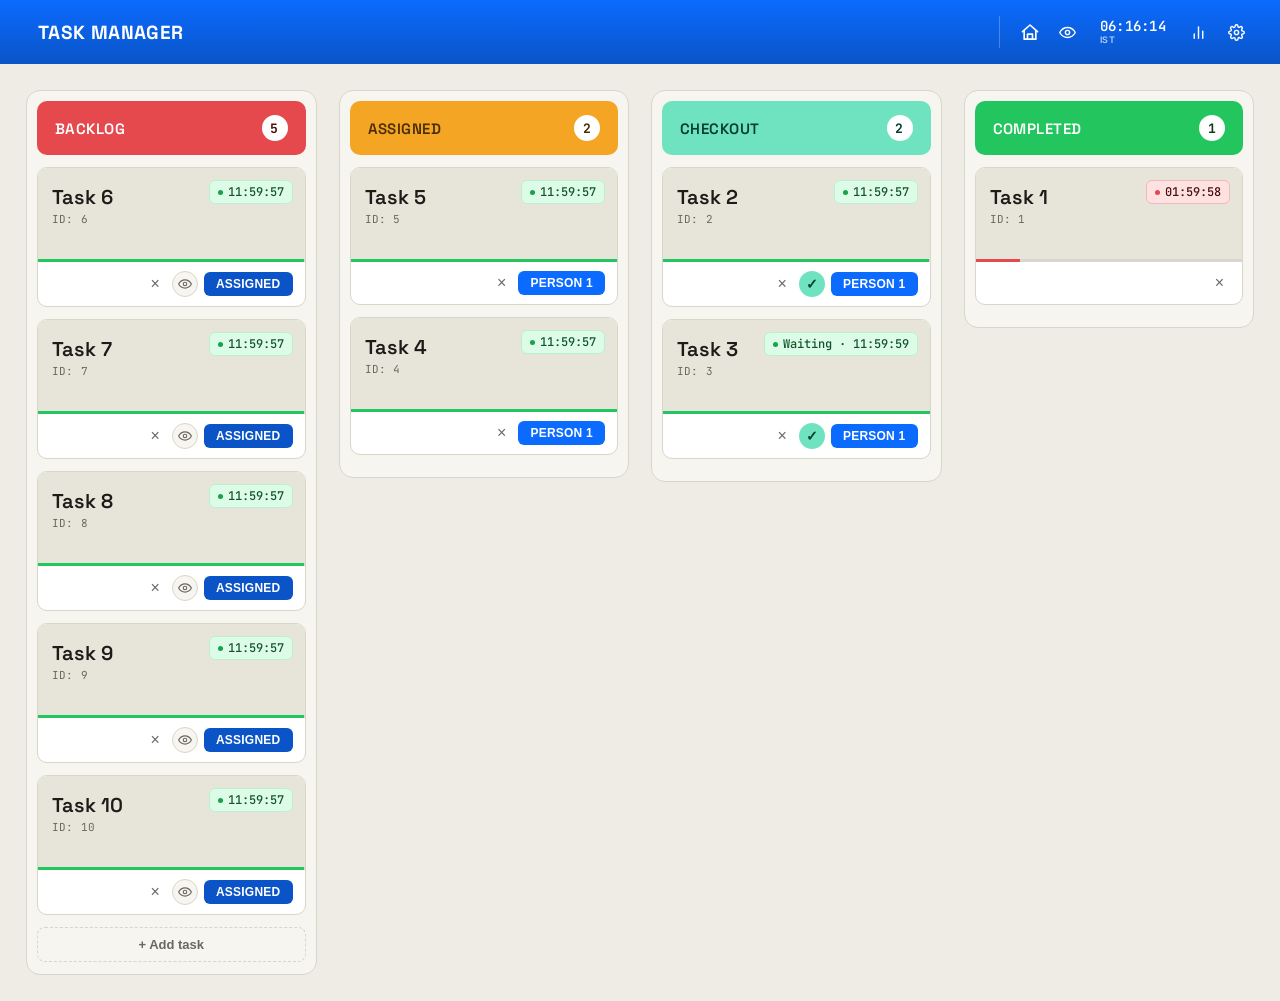
==== index.html @ 95c052bd "Add files via upload" ====
<!DOCTYPE html>
<html lang="en">
<head>
<meta charset="UTF-8">
<meta name="viewport" content="width=device-width, initial-scale=1.0">
<title>Task Manager QA</title>
<link rel="preconnect" href="https://fonts.googleapis.com">
<link href="https://fonts.googleapis.com/css2?family=Space+Grotesk:wght@500;600;700&family=Inter:wght@400;500;600&family=JetBrains+Mono:wght@400;500;700&display=swap" rel="stylesheet">
<link rel="stylesheet" href="style.css">
</head>
<body>

<div class="topbar">
    <div class="brand"><span class=""></span>TASK MANAGER</div>
    <div class="icon-bar">
      <button class="icon-btn" id="homeBtn" title="Home">
         <svg viewBox="0 0 24 24" fill="none" stroke="currentColor" stroke-width="2" stroke-linecap="round" stroke-linejoin="round" style="width:21px; height:21px;">
    <path d="M3 11l9-8 9 8"/>
    <path d="M5 10v10h14V10"/>
    <path d="M9 20v-6h6v6"/>
  </svg>
</button>
      <button class="icon-btn" id="eyeBtn" title="Hidden tasks">
        <svg viewBox="0 0 24 24" fill="none" stroke="currentColor" stroke-width="2" stroke-linecap="round" stroke-linejoin="round"><path d="M1 12s4-7 11-7 11 7 11 7-4 7-11 7-11-7-11-7z"/><circle cx="12" cy="12" r="3"/></svg>
        <span class="badge-count hidden" id="hiddenBadgeCount">0</span>
      </button>
      <div class="ist-clock">
        <span class="ist-time" id="istTime">00:00:00</span>
        <span class="ist-label">IST</span>
      </div>
      <button class="icon-btn" id="reportBtn" title="Reports">
        <svg viewBox="0 0 24 24" fill="none" stroke="currentColor" stroke-width="2" stroke-linecap="round" stroke-linejoin="round"><line x1="18" y1="20" x2="18" y2="10"/><line x1="12" y1="20" x2="12" y2="4"/><line x1="6" y1="20" x2="6" y2="14"/></svg>
      </button>
      <button class="icon-btn" id="settingsBtn" title="Settings">
        <svg viewBox="0 0 24 24" fill="none" stroke="currentColor" stroke-width="2" stroke-linecap="round" stroke-linejoin="round"><circle cx="12" cy="12" r="3"/><path d="M19.4 15a1.65 1.65 0 0 0 .33 1.82l.06.06a2 2 0 1 1-2.83 2.83l-.06-.06a1.65 1.65 0 0 0-1.82-.33 1.65 1.65 0 0 0-1 1.51V21a2 2 0 0 1-4 0v-.09A1.65 1.65 0 0 0 9 19.4a1.65 1.65 0 0 0-1.82.33l-.06.06a2 2 0 1 1-2.83-2.83l.06-.06a1.65 1.65 0 0 0 .33-1.82 1.65 1.65 0 0 0-1.51-1H3a2 2 0 0 1 0-4h.09A1.65 1.65 0 0 0 4.6 9a1.65 1.65 0 0 0-.33-1.82l-.06-.06a2 2 0 1 1 2.83-2.83l.06.06a1.65 1.65 0 0 0 1.82.33H9a1.65 1.65 0 0 0 1-1.51V3a2 2 0 0 1 4 0v.09a1.65 1.65 0 0 0 1 1.51 1.65 1.65 0 0 0 1.82-.33l.06-.06a2 2 0 1 1 2.83 2.83l-.06.06a1.65 1.65 0 0 0-.33 1.82V9a1.65 1.65 0 0 0 1.51 1H21a2 2 0 0 1 0 4h-.09a1.65 1.65 0 0 0-1.51 1z"/></svg>
      </button>
    </div>
  </div>
</div>

<div class="board" id="board">
  <div class="empty-hint" style="grid-column: 1 / -1; padding: 40px 0;">Loading board…</div>
</div>

<div class="detail-view hidden" id="detailView">
  <div class="detail-subheader">
    <button class="detail-back" id="detailBackBtn">&larr; Back to board</button>
    <span class="detail-field-label">Task name :</span>
    <span class="detail-field-value" id="detailTaskName">&nbsp;</span>
    <span class="detail-field-label">Task ID :</span>
    <span class="detail-field-value" id="detailTaskId">&nbsp;</span>
    <div class="status-dots">
      <span class="sdot filled-black"></span>
      <span class="sdot outline sicon">&#10073;&#10073;</span>
      <span class="sdot filled-black" style="background:transparent; color:var(--red);"><span class="sicon">&#9724;</span></span>
      <span class="sdot filled-black"></span>
      <span class="status-timer-pill" id="detailTimerPill">00:00:00</span>
    </div>
  </div>

  <div class="detail-body">
    <div class="subtask-sidebar" id="subtaskSidebar"></div>

    <div class="tool-rail">
      <button class="tool-btn" id="toolLine" data-tool="line">
        <svg viewBox="0 0 24 24" fill="none" stroke="currentColor" stroke-width="2" stroke-linecap="round"><line x1="4" y1="20" x2="20" y2="4"/></svg>
        Line
      </button>
      <button class="tool-btn" id="toolDelete" data-tool="delete">
        <svg viewBox="0 0 24 24" fill="none" stroke="currentColor" stroke-width="2" stroke-linecap="round" stroke-linejoin="round"><path d="M3 6h18"/><path d="M8 6V4a2 2 0 0 1 2-2h4a2 2 0 0 1 2 2v2"/><path d="M19 6l-1 14a2 2 0 0 1-2 2H8a2 2 0 0 1-2-2L5 6"/></svg>
        Delete
      </button>
      <button class="tool-btn" id="toolRedo">
        <svg viewBox="0 0 24 24" fill="none" stroke="currentColor" stroke-width="2" stroke-linecap="round" stroke-linejoin="round"><path d="M21 7v6h-6"/><path d="M3 17a9 9 0 0 1 15-6.7L21 13"/></svg>
        Redo
      </button>
      <button class="tool-btn" id="toolUndo">
        <svg viewBox="0 0 24 24" fill="none" stroke="currentColor" stroke-width="2" stroke-linecap="round" stroke-linejoin="round"><path d="M3 7v6h6"/><path d="M21 17a9 9 0 0 0-15-6.7L3 13"/></svg>
        Undo
      </button>
    </div>

    <div class="canvas-area">
      <canvas id="taskCanvas"></canvas>
    </div>

    <div class="detail-right-panel" id="detailRightPanel">
      <span class="panel-toggle" id="panelToggleIcon">&#9655;</span>
    </div>
  </div>
</div>

<div class="modal-overlay hidden" id="addSubtaskModal">
  <div class="modal-box">
    <p class="modal-title">Add subtask</p>
    <div class="modal-body">
      <label class="field-label" for="addSubtaskTitleInput">Subtask Title</label>
      <input type="text" class="field-input" id="addSubtaskTitleInput" placeholder="e.g. 1.4" />
      <label class="field-label" for="addSubtaskIdInput">Subtask ID</label>
      <input type="text" class="field-input mono" id="addSubtaskIdInput" placeholder="e.g. 1.4" />
      <p class="field-error" id="addSubtaskError"></p>
    </div>
    <div class="modal-actions">
      <button class="modal-cancel" id="addSubtaskModalCancel">Cancel</button>
      <button class="modal-confirm" id="addSubtaskModalConfirm" style="background:var(--blue);">Add</button>
    </div>
  </div>
</div>

<div class="modal-overlay hidden" id="addGroupModal">
  <div class="modal-box">
    <p class="modal-title">Add subtask group</p>
    <div class="modal-body">
      <label class="field-label" for="addGroupNameInput">Group Name</label>
      <input type="text" class="field-input" id="addGroupNameInput" placeholder="e.g. Subtask 3" />
      <p class="field-error" id="addGroupError"></p>
    </div>
    <div class="modal-actions">
      <button class="modal-cancel" id="addGroupModalCancel">Cancel</button>
      <button class="modal-confirm" id="addGroupModalConfirm" style="background:var(--blue);">Add</button>
    </div>
  </div>
</div>

<div class="modal-overlay hidden" id="addTaskModal">
  <div class="modal-box">
    <p class="modal-title">Add task</p>
    <div class="modal-body">
      <label class="field-label" for="addTaskTitleInput">Task Title</label>
      <input type="text" class="field-input" id="addTaskTitleInput" placeholder="e.g. Task 11" />
      <label class="field-label" for="addTaskIdInput">Task ID</label>
      <input type="number" class="field-input mono" id="addTaskIdInput" placeholder="e.g. 11" />
      <p class="field-error" id="addTaskError"></p>
    </div>
    <div class="modal-actions">
      <button class="modal-cancel" id="addTaskModalCancel">Cancel</button>
      <button class="modal-confirm" id="addTaskModalConfirm" style="background:var(--blue);">Add</button>
    </div>
  </div>
</div>

<div class="modal-overlay hidden" id="hiddenModal">
  <div class="modal-box">
    <p class="modal-title">Hidden tasks</p>
    <div class="hidden-list" id="hiddenList"></div>
    <div class="modal-actions">
      <button class="modal-cancel" id="hiddenModalClose">Close</button>
    </div>
  </div>
</div>

<div class="modal-overlay hidden" id="confirmModal">
  <div class="modal-box">
    <p class="modal-title">Delete card</p>
    <p class="modal-body">Do you want to delete <strong id="confirmModalTitle"></strong>? This can't be undone.</p>
    <div class="modal-actions">
      <button class="modal-cancel" id="confirmModalCancel">Cancel</button>
      <button class="modal-confirm" id="confirmModalConfirm">Delete</button>
    </div>
  </div>
</div>

<script src="script.js"></script>
</body>
</html>
---- style.css ----
:root{
    --bg: #EEECE4;
    --panel: #F7F5EF;
    --card: #FFFFFF;
    --card-body: #E7E4DA;
    --ink: #1B1B18;
    --ink-soft: #6B685F;
    --line: #D8D5C9;
    --blue: #0B6BFF;
    --blue-dark: #0A54C7;

    --red: #E5484D;
    --red-ink: #4B0D0F;
    --amber: #F5A524;
    --amber-ink: #4A2E02;
    --mint: #6FE3C0;
    --mint-ink: #063D30;
    --green: #22C55E;
    --green-ink: #0B3A1B;
  }

  *{box-sizing:border-box;}
  html,body{margin:0;padding:0;}
  body{
    background:var(--bg);
    font-family:'Inter',sans-serif;
    color:var(--ink);
    min-height:100vh;
  }

  .topbar{
    background:var(--blue);
    background-image:linear-gradient(180deg,var(--blue),var(--blue-dark));
    padding:16px 28px;
    display:flex;
    align-items:center;
    justify-content:space-between;
    color:#fff;
  }
  .topbar .brand{
    display:flex;
    align-items:center;
    gap:10px;
    font-family:'Space Grotesk',sans-serif;
    font-weight:700;
    font-size:19px;
    letter-spacing:0.02em;
  }
  .brand .dot{
    width:9px;height:9px;border-radius:50%;
    background:#fff;
    animation:pulse 1.6s ease-in-out infinite;
  }
  @keyframes pulse{
    0%,100%{opacity:1; box-shadow:0 0 0 0 rgba(255,255,255,0.5);}
    50%{opacity:0.55; box-shadow:0 0 0 6px rgba(255,255,255,0);}
  }
  .topbar .clock{
    font-family:'JetBrains Mono',monospace;
    font-size:14px;
    letter-spacing:0.03em;
    opacity:0.92;
  }

  .icon-bar{
    display:flex;
    align-items:center;
    gap:6px;
    margin-left:6px;
    padding-left:14px;
    border-left:1px solid rgba(255,255,255,0.25);
  }
  .icon-btn{
    width:32px; height:32px;
    border-radius:8px;
    border:none;
    background:transparent;
    color:#fff;
    display:flex;
    align-items:center;
    justify-content:center;
    cursor:pointer;
    transition:background 0.15s ease;
  }
  .icon-btn:hover{ background:rgba(255,255,255,0.16); }
  .icon-btn svg{ width:17px; height:17px; }

  .ist-clock{
    display:flex;
    flex-direction:column;
    align-items:flex-start;
    line-height:1.1;
    padding:0 10px;
  }
  .ist-clock .ist-time{
    font-family:'JetBrains Mono',monospace;
    font-size:14px;
    font-weight:600;
    color:#fff;
    letter-spacing:0.02em;
  }
  .ist-clock .ist-label{
    font-size:9px;
    font-weight:600;
    letter-spacing:0.06em;
    color:rgba(255,255,255,0.7);
    text-transform:uppercase;
  }

  .board{
    display:grid;
    grid-template-columns:repeat(4,minmax(240px,1fr));
    gap:22px;
    padding:26px;
    align-items:start;
  }
  @media (max-width:1000px){
    .board{grid-template-columns:repeat(2,1fr);}
  }
  @media (max-width:640px){
    .board{grid-template-columns:1fr;}
  }

  .col{
    background:var(--panel);
    border-radius:14px;
    border:1px solid var(--line);
    padding:10px;
    min-height:120px;
    transition:background 0.15s ease;
  }
  .col.dragover{
    background:#E4F0FF;
    outline:2px dashed var(--blue);
    outline-offset:-2px;
  }

  .col-header{
    display:flex;
    align-items:center;
    justify-content:space-between;
    padding:14px 18px;
    border-radius:10px;
    margin-bottom:12px;
    font-family:'Space Grotesk',sans-serif;
    font-weight:600;
    font-size:15px;
    letter-spacing:0.03em;
    text-transform:uppercase;
  }
  .col-header .count{
    width:26px;height:26px;
    border-radius:50%;
    background:#fff;
    display:flex;
    align-items:center;
    justify-content:center;
    font-family:'JetBrains Mono',monospace;
    font-weight:700;
    font-size:13px;
  }

  .col[data-status="red"] .col-header{ background:var(--red); color:#fff; }
  .col[data-status="red"] .col-header .count{ color:var(--red-ink); }
  .col[data-status="amber"] .col-header{ background:var(--amber); color:var(--amber-ink); }
  .col[data-status="amber"] .col-header .count{ color:var(--amber-ink); }
  .col[data-status="mint"] .col-header{ background:var(--mint); color:var(--mint-ink); }
  .col[data-status="mint"] .col-header .count{ color:var(--mint-ink); }
  .col[data-status="green"] .col-header{ background:var(--green); color:#fff; }
  .col[data-status="green"] .col-header .count{ color:var(--green-ink); }

  .card{
    background:var(--card);
    border:1px solid var(--line);
    border-radius:10px;
    margin-bottom:12px;
    cursor:grab;
    overflow:hidden;
    transition:box-shadow 0.15s ease, transform 0.15s ease, border-color 0.15s ease;
  }
  .card:active{cursor:grabbing;}
  .card:hover{
    box-shadow:0 4px 14px rgba(0,0,0,0.08);
    border-color:#B9B5A5;
  }
  .card.dragging{
    opacity:0.4;
  }

  .card-top{
    background:var(--card-body);
    padding:16px 14px 22px;
    position:relative;
  }
  .check-badge{
    width:26px; height:26px;
    border-radius:50%;
    background:var(--mint);
    color:var(--mint-ink);
    display:flex;
    align-items:center;
    justify-content:center;
    font-size:14px;
    font-weight:700;
    line-height:1;
    border:none;
    cursor:pointer;
    padding:0;
    flex-shrink:0;
  }
  .check-badge:hover{ filter:brightness(1.08); }

  .eye-badge{
    width:26px; height:26px;
    border-radius:50%;
    background:var(--panel);
    border:1px solid var(--line);
    color:var(--ink-soft);
    display:flex;
    align-items:center;
    justify-content:center;
    cursor:pointer;
    padding:0;
    flex-shrink:0;
  }
  .eye-badge svg{ width:14px; height:14px; }
  .eye-badge:hover{ background:var(--blue); border-color:var(--blue); color:#fff; }

  .icon-btn{ position:relative; }
  .icon-btn .badge-count{
    position:absolute;
    top:1px; right:1px;
    min-width:15px; height:15px;
    padding:0 3px;
    border-radius:8px;
    background:var(--red);
    color:#fff;
    font-size:10px;
    font-weight:700;
    line-height:15px;
    text-align:center;
  }

  .hidden-list{ max-height:280px; overflow-y:auto; }
  .hidden-item{
    display:flex;
    align-items:center;
    justify-content:space-between;
    gap:10px;
    padding:9px 0;
    border-bottom:1px solid var(--line);
  }
  .hidden-item:last-child{ border-bottom:none; }
  .hidden-item-title{
    font-weight:600;
    font-size:14px;
  }
  .hidden-item-col{
    font-size:11px;
    color:var(--ink-soft);
    text-transform:uppercase;
    letter-spacing:0.03em;
  }
  .restore-btn{
    border:none;
    background:var(--blue);
    color:#fff;
    font-size:12px;
    font-weight:600;
    padding:6px 12px;
    border-radius:7px;
    cursor:pointer;
    flex-shrink:0;
  }
  .restore-btn:hover{ background:var(--blue-dark); }
  .card-title{
    font-family:'Space Grotesk',sans-serif;
    font-weight:600;
    font-size:20px;
    margin:0 0 2px;
  }
  .card-id{
    font-family:'JetBrains Mono',monospace;
    font-size:11px;
    color:var(--ink-soft);
    margin:0 0 14px;
    letter-spacing:0.02em;
  }
  .timer{
    position:absolute;
    top:12px; right:12px;
    background:#DCFCE7;
    border:1px solid #BBF0CE;
    border-radius:6px;
    padding:3px 8px;
    font-family:'JetBrains Mono',monospace;
    font-size:12px;
    font-weight:500;
    color:#14532D;
    display:flex;
    align-items:center;
    gap:5px;
  }
  .timer.low{ background:#FEE2E2; color:var(--red-ink); border-color:#F3B9BA; }
  .timer .tdot{
    width:5px;height:5px;border-radius:50%;
    background:#16A34A;
  }
  .timer.low .tdot{
    background:var(--red);
    animation:pulse 1s ease-in-out infinite;
  }

  .progress-track{
    position:absolute;
    left:0; bottom:0;
    width:100%; height:3px;
    background:rgba(0,0,0,0.06);
  }
  .progress-fill{
    height:100%;
    background:#22C55E;
    transition:width 1s linear, background 0.3s ease;
  }
  .progress-fill.low{ background:var(--red); }

  .card-bottom{
    display:flex;
    justify-content:flex-end;
    align-items:center;
    padding:9px 12px;
    gap:6px;
  }
  .tag{
    font-size:12px;
    font-weight:600;
    letter-spacing:0.02em;
    color:#fff;
    background:var(--blue);
    padding:5px 12px;
    border-radius:6px;
    text-transform:uppercase;
    border:none;
    cursor:pointer;
  }
  .tag:hover{ filter:brightness(1.1); }
  .tag.me{ background:var(--blue-dark); }
  .remove-btn{
    border:none;
    background:transparent;
    color:var(--ink-soft);
    font-size:16px;
    line-height:1;
    cursor:pointer;
    padding:4px 6px;
    border-radius:6px;
  }
  .remove-btn:hover{ background:rgba(0,0,0,0.06); color:var(--red); }

  .add-trigger-btn{
    display:block;
    width:100%;
    margin:4px 0 2px;
    border:1px dashed var(--line);
    background:transparent;
    color:var(--ink-soft);
    font-weight:600;
    font-size:13px;
    padding:9px 0;
    border-radius:8px;
    cursor:pointer;
  }
  .add-trigger-btn:hover{ background:var(--card-body); color:var(--ink); border-color:#B9B5A5; }

  .field-label{
    display:block;
    font-size:12px;
    font-weight:600;
    color:var(--ink-soft);
    margin-bottom:4px;
  }
  .field-input{
    width:100%;
    border:1px solid var(--line);
    border-radius:8px;
    padding:8px 10px;
    font-family:'Inter',sans-serif;
    font-size:13px;
    background:#fff;
    outline:none;
    margin-bottom:14px;
  }
  .field-input:focus{ border-color:var(--blue); }
  .field-input.mono{ font-family:'JetBrains Mono',monospace; }
  .field-error{
    color:var(--red);
    font-size:12px;
    margin:-8px 0 4px;
    display:none;
  }
  .field-error.show{ display:block; }

  .empty-hint{
    text-align:center;
    color:var(--ink-soft);
    font-size:12px;
    padding:14px 4px 6px;
  }

  .hidden{ display:none !important; }

  .modal-overlay{
    position:fixed;
    inset:0;
    background:rgba(27,27,24,0.45);
    display:flex;
    align-items:center;
    justify-content:center;
    z-index:100;
  }
  .modal-overlay.hidden{ display:none; }
  .modal-box{
    background:#fff;
    border-radius:14px;
    padding:22px 22px 18px;
    width:min(320px, 90vw);
    box-shadow:0 12px 32px rgba(0,0,0,0.18);
  }
  .modal-title{
    font-family:'Space Grotesk',sans-serif;
    font-weight:600;
    font-size:17px;
    margin:0 0 8px;
  }
  .modal-body{
    font-size:14px;
    color:var(--ink-soft);
    margin:0 0 20px;
    line-height:1.45;
  }
  .modal-body strong{ color:var(--ink); }
  .modal-actions{
    display:flex;
    justify-content:flex-end;
    gap:10px;
  }
  .modal-actions button{
    border:none;
    border-radius:8px;
    padding:9px 16px;
    font-size:13px;
    font-weight:600;
    cursor:pointer;
  }
  .modal-cancel{
    background:var(--panel);
    color:var(--ink);
  }
  .modal-cancel:hover{ background:var(--card-body); }
  .modal-confirm{
    background:var(--red);
    color:#fff;
  }
  .modal-confirm:hover{ background:#c93f43; }  /* ===== Task detail view ===== */
  .detail-view{
    display:flex;
    flex-direction:column;
    height:calc(100vh - 58px);
  }
  .detail-subheader{
    background:#E4E2D8;
    border-bottom:1px solid var(--line);
    padding:12px 20px;
    display:flex;
    align-items:center;
    gap:22px;
    font-size:14px;
  }
  .detail-back{
    border:1px solid var(--line);
    background:#fff;
    border-radius:8px;
    padding:6px 12px;
    font-size:13px;
    font-weight:600;
    cursor:pointer;
    color:var(--ink);
  }
  .detail-back:hover{ background:var(--card-body); }
  .detail-field-label{ color:var(--ink-soft); }
  .detail-field-value{ font-weight:600; }
  .status-dots{ display:flex; align-items:center; gap:5px; margin-left:auto; }
  .status-dots .sdot{
    width:16px; height:16px; border-radius:50%;
    display:flex; align-items:center; justify-content:center;
  }
  .status-dots .sdot.filled-black{ background:#1B1B18; }
  .status-dots .sdot.outline{ background:#fff; border:1px solid var(--line); }
  .status-dots .sbar{
    width:9px; height:9px; background:var(--red);
  }
  .status-dots .sicon{ color:var(--red); font-size:11px; font-weight:900; line-height:1; }
  .status-timer-pill{
    background:var(--green);
    color:#063D30;
    font-family:'JetBrains Mono',monospace;
    font-size:12px;
    font-weight:700;
    padding:3px 10px;
    border-radius:10px;
  }

  .detail-body{
    flex:1;
    display:flex;
    min-height:0;
  }

  .subtask-sidebar{
    width:250px;
    flex-shrink:0;
    background:var(--panel);
    border-right:1px solid var(--line);
    overflow-y:auto;
    padding-bottom:12px;
  }
  .subtask-group-header{
    background:var(--blue);
    color:#fff;
    display:flex;
    align-items:center;
    justify-content:space-between;
    padding:10px 14px;
    font-family:'Space Grotesk',sans-serif;
    font-weight:600;
    font-size:14px;
    cursor:pointer;
  }
  .subtask-group-header .count{
    width:22px; height:22px;
    border-radius:50%;
    background:#fff;
    color:var(--blue-dark);
    display:flex;
    align-items:center;
    justify-content:center;
    font-size:12px;
    font-weight:700;
  }
  .subtask-card{
    margin:10px;
    background:var(--card);
    border:1px solid var(--line);
    border-radius:8px;
    overflow:hidden;
  }
  .subtask-card-top{
    background:var(--card-body);
    padding:14px 10px;
    text-align:center;
    font-family:'Space Grotesk',sans-serif;
    font-weight:600;
    font-size:22px;
  }
  .subtask-card-bottom{
    display:flex;
    align-items:center;
    gap:5px;
    padding:6px 8px;
  }
  .subtask-icon{ color:var(--red); font-weight:900; font-size:11px; line-height:1; }
  .subtask-timer-pill{
    flex:1;
    background:var(--green);
    color:#063D30;
    font-family:'JetBrains Mono',monospace;
    font-size:11px;
    font-weight:700;
    text-align:center;
    padding:3px 0;
    border-radius:5px;
  }
  .subtask-remove{
    border:none;
    background:transparent;
    color:var(--ink-soft);
    font-size:14px;
    cursor:pointer;
    padding:2px 4px;
  }
  .subtask-remove:hover{ color:var(--red); }
  .add-subtask-btn, .add-group-btn{
    display:block;
    width:calc(100% - 20px);
    margin:6px 10px;
    border:1px dashed var(--line);
    background:transparent;
    color:var(--ink-soft);
    font-size:12px;
    font-weight:600;
    padding:8px 0;
    border-radius:7px;
    cursor:pointer;
  }
  .add-subtask-btn:hover, .add-group-btn:hover{ background:var(--card-body); color:var(--ink); }

  .tool-rail{
    width:64px;
    flex-shrink:0;
    background:var(--panel);
    border-right:1px solid var(--line);
    display:flex;
    flex-direction:column;
  }
  .tool-btn{
    border:none;
    border-bottom:1px solid var(--line);
    background:transparent;
    padding:16px 4px;
    display:flex;
    flex-direction:column;
    align-items:center;
    gap:6px;
    font-size:11px;
    color:var(--ink);
    cursor:pointer;
  }
  .tool-btn:hover{ background:var(--card-body); }
  .tool-btn.active{ background:#fff; border:2px solid var(--blue); border-radius:6px; margin:2px; }
  .tool-btn svg{ width:18px; height:18px; }

  .canvas-area{
    flex:1;
    background:#fff;
    position:relative;
    overflow:hidden;
  }
  #taskCanvas{ display:block; width:100%; height:100%; cursor:crosshair; }

  .detail-right-panel{
    width:34px;
    flex-shrink:0;
    background:var(--panel);
    border-left:1px solid var(--line);
    display:flex;
    align-items:flex-start;
    justify-content:center;
    padding-top:14px;
    cursor:pointer;
    transition:width 0.15s ease;
  }
  .detail-right-panel.expanded{ width:220px; align-items:stretch; padding:14px; }
  .detail-right-panel .panel-toggle{ font-size:14px; color:var(--ink-soft); }
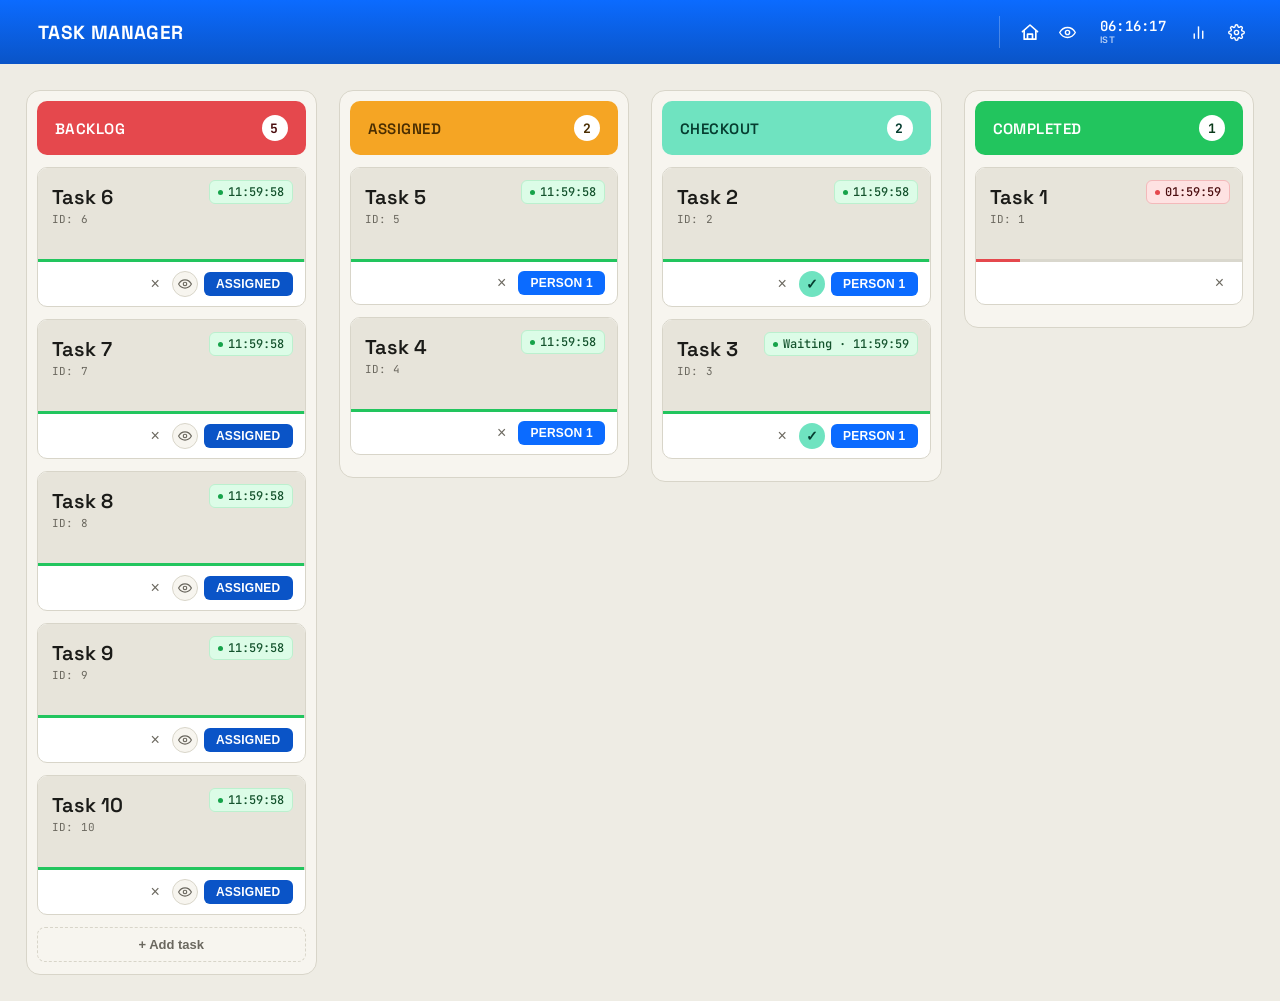
==== commit ef2e6916: "Add task timer and assignment modal to index.html" ====
--- a/index.html
+++ b/index.html
@@ -11,7 +11,7 @@
 <body>
 
 <div class="topbar">
-    <div class="brand"><span class=""></span>TASK MANAGER</div>
+    <div class="brand" id="brandLogo" title="Go to board"><span class=""></span>TASK MANAGER</div>
     <div class="icon-bar">
       <button class="icon-btn" id="homeBtn" title="Home">
          <svg viewBox="0 0 24 24" fill="none" stroke="currentColor" stroke-width="2" stroke-linecap="round" stroke-linejoin="round" style="width:21px; height:21px;">
@@ -56,6 +56,15 @@
       <span class="sdot filled-black"></span>
       <span class="status-timer-pill" id="detailTimerPill">00:00:00</span>
     </div>
+  </div>
+
+  <div class="measure-toolbar">
+    <span class="measure-label">Task timer:</span>
+    <span class="measure-timer-display" id="measureTimerDisplay">00:00:00</span>
+    <button class="measure-btn" id="measureStartBtn">Start</button>
+    <button class="measure-btn" id="measurePauseBtn" disabled>Pause</button>
+    <button class="measure-btn" id="measureStopBtn" disabled>Stop</button>
+    <button class="measure-btn" id="measureResetBtn">Reset</button>
   </div>
 
   <div class="detail-body">
@@ -160,6 +169,16 @@
   </div>
 </div>
 
+<div class="modal-overlay hidden" id="assignRequiredModal">
+  <div class="modal-box">
+    <p class="modal-title">Task not assigned</p>
+    <p class="modal-body">Please assign this task before drawing on the canvas.</p>
+    <div class="modal-actions">
+      <button class="modal-confirm" id="assignRequiredOk" style="background:var(--blue);">OK</button>
+    </div>
+  </div>
+</div>
+
 <script src="script.js"></script>
 </body>
 </html>
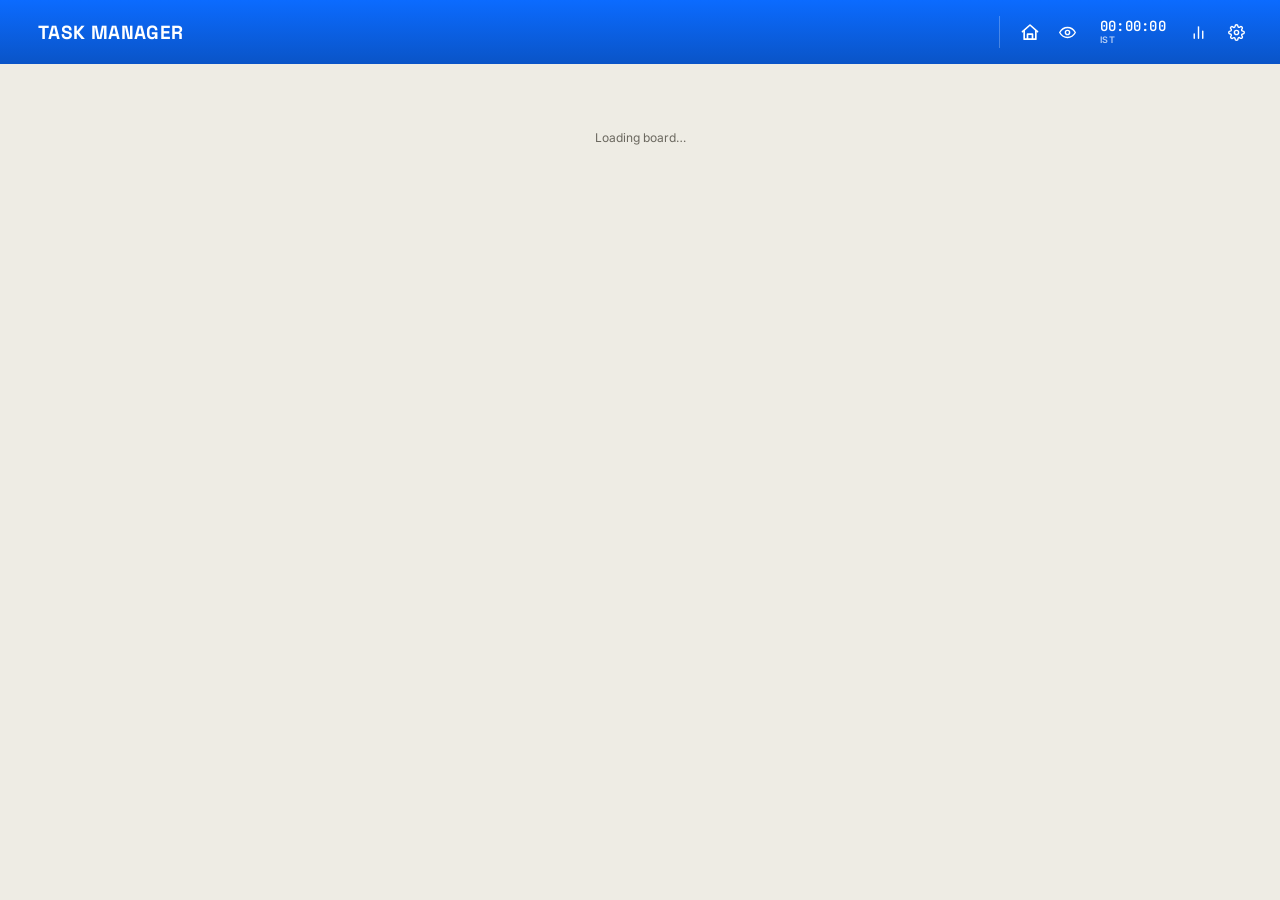
==== commit b9686039: "Remove back button from detail view" ====
--- a/index.html
+++ b/index.html
@@ -44,7 +44,6 @@
 
 <div class="detail-view hidden" id="detailView">
   <div class="detail-subheader">
-    <button class="detail-back" id="detailBackBtn">&larr; Back to board</button>
     <span class="detail-field-label">Task name :</span>
     <span class="detail-field-value" id="detailTaskName">&nbsp;</span>
     <span class="detail-field-label">Task ID :</span>
--- a/style.css
+++ b/style.css
@@ -45,6 +45,7 @@
     font-weight:700;
     font-size:19px;
     letter-spacing:0.02em;
+    cursor:pointer;
   }
   .brand .dot{
     width:9px;height:9px;border-radius:50%;
@@ -487,6 +488,39 @@
     color:var(--ink);
   }
   .detail-back:hover{ background:var(--card-body); }
+  .measure-toolbar{
+    display:flex;
+    align-items:center;
+    gap:10px;
+    padding:8px 20px;
+    background:#F1EFE6;
+    border-bottom:1px solid var(--line);
+    font-size:13px;
+  }
+  .measure-label{ color:var(--ink-soft); font-weight:600; }
+  .measure-timer-display{
+    font-family:'JetBrains Mono',monospace;
+    font-weight:700;
+    font-size:14px;
+    padding:4px 10px;
+    background:#fff;
+    border:1px solid var(--line);
+    border-radius:6px;
+    min-width:92px;
+    text-align:center;
+  }
+  .measure-btn{
+    border:1px solid var(--line);
+    background:#fff;
+    border-radius:6px;
+    padding:6px 12px;
+    font-size:12px;
+    font-weight:600;
+    cursor:pointer;
+    color:var(--ink);
+  }
+  .measure-btn:hover:not(:disabled){ background:var(--card-body); }
+  .measure-btn:disabled{ opacity:0.45; cursor:not-allowed; }
   .detail-field-label{ color:var(--ink-soft); }
   .detail-field-value{ font-weight:600; }
   .status-dots{ display:flex; align-items:center; gap:5px; margin-left:auto; }
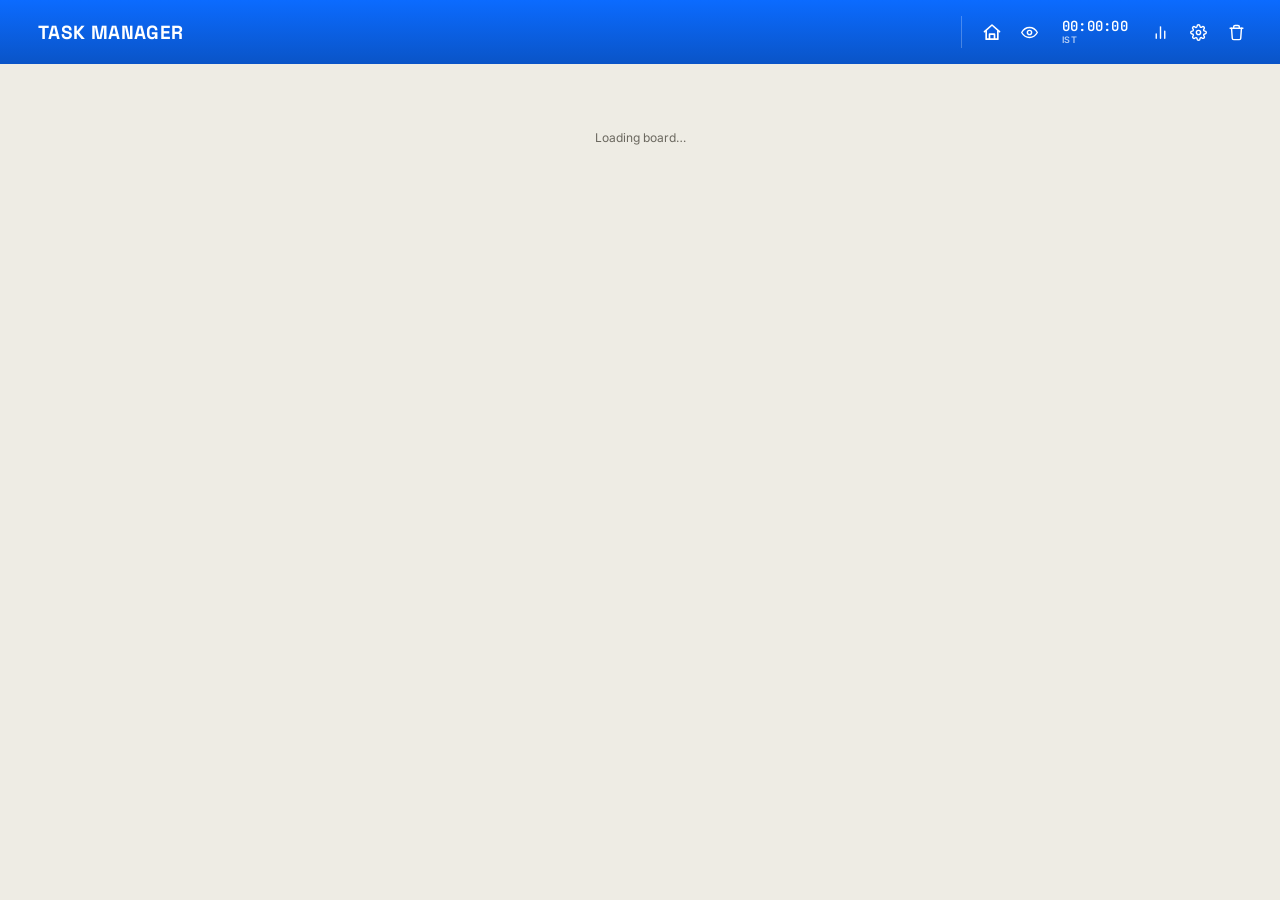
==== commit 557cf7cc: "Add trash button and modal for deleted tasks Added a button for deleted tasks and a modal for trash " ====
--- a/index.html
+++ b/index.html
@@ -33,6 +33,10 @@
       </button>
       <button class="icon-btn" id="settingsBtn" title="Settings">
         <svg viewBox="0 0 24 24" fill="none" stroke="currentColor" stroke-width="2" stroke-linecap="round" stroke-linejoin="round"><circle cx="12" cy="12" r="3"/><path d="M19.4 15a1.65 1.65 0 0 0 .33 1.82l.06.06a2 2 0 1 1-2.83 2.83l-.06-.06a1.65 1.65 0 0 0-1.82-.33 1.65 1.65 0 0 0-1 1.51V21a2 2 0 0 1-4 0v-.09A1.65 1.65 0 0 0 9 19.4a1.65 1.65 0 0 0-1.82.33l-.06.06a2 2 0 1 1-2.83-2.83l.06-.06a1.65 1.65 0 0 0 .33-1.82 1.65 1.65 0 0 0-1.51-1H3a2 2 0 0 1 0-4h.09A1.65 1.65 0 0 0 4.6 9a1.65 1.65 0 0 0-.33-1.82l-.06-.06a2 2 0 1 1 2.83-2.83l.06.06a1.65 1.65 0 0 0 1.82.33H9a1.65 1.65 0 0 0 1-1.51V3a2 2 0 0 1 4 0v.09a1.65 1.65 0 0 0 1 1.51 1.65 1.65 0 0 0 1.82-.33l.06-.06a2 2 0 1 1 2.83 2.83l-.06.06a1.65 1.65 0 0 0-.33 1.82V9a1.65 1.65 0 0 0 1.51 1H21a2 2 0 0 1 0 4h-.09a1.65 1.65 0 0 0-1.51 1z"/></svg>
+      </button>
+      <button class="icon-btn" id="trashBtn" title="Deleted tasks">
+        <svg viewBox="0 0 24 24" fill="none" stroke="currentColor" stroke-width="2" stroke-linecap="round" stroke-linejoin="round"><path d="M3 6h18"/><path d="M8 6V4a2 2 0 0 1 2-2h4a2 2 0 0 1 2 2v2"/><path d="M19 6l-1 14a2 2 0 0 1-2 2H8a2 2 0 0 1-2-2L5 6"/></svg>
+        <span class="badge-count hidden" id="trashBadgeCount">0</span>
       </button>
     </div>
   </div>
@@ -157,10 +161,20 @@
   </div>
 </div>
 
+<div class="modal-overlay hidden" id="trashModal">
+  <div class="modal-box">
+    <p class="modal-title">Deleted tasks</p>
+    <div class="hidden-list" id="trashList"></div>
+    <div class="modal-actions">
+      <button class="modal-cancel" id="trashModalClose">Close</button>
+    </div>
+  </div>
+</div>
+
 <div class="modal-overlay hidden" id="confirmModal">
   <div class="modal-box">
     <p class="modal-title">Delete card</p>
-    <p class="modal-body">Do you want to delete <strong id="confirmModalTitle"></strong>? This can't be undone.</p>
+    <p class="modal-body">Do you want to delete <strong id="confirmModalTitle"></strong>? It will be moved to the trash.</p>
     <div class="modal-actions">
       <button class="modal-cancel" id="confirmModalCancel">Cancel</button>
       <button class="modal-confirm" id="confirmModalConfirm">Delete</button>
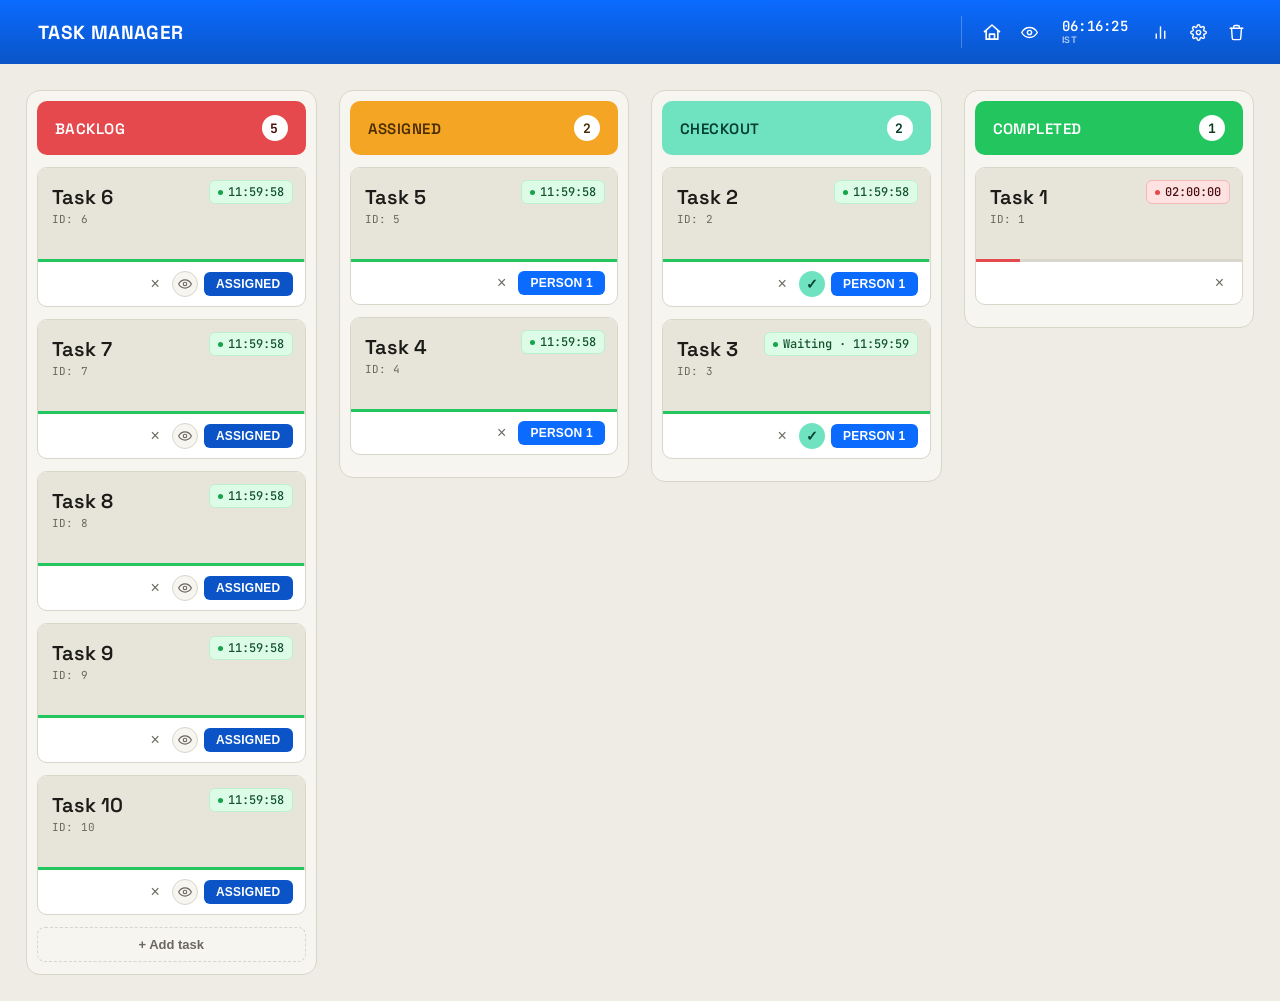
==== commit 35393c53: "Remove status timer pill from index.html Removed the status timer pill element from the HTML." ====
--- a/index.html
+++ b/index.html
@@ -57,7 +57,6 @@
       <span class="sdot outline sicon">&#10073;&#10073;</span>
       <span class="sdot filled-black" style="background:transparent; color:var(--red);"><span class="sicon">&#9724;</span></span>
       <span class="sdot filled-black"></span>
-      <span class="status-timer-pill" id="detailTimerPill">00:00:00</span>
     </div>
   </div>
 
--- a/style.css
+++ b/style.css
@@ -1,4 +1,4 @@
-  :root{
+:root{
     --bg: #EEECE4;
     --panel: #F7F5EF;
     --card: #FFFFFF;
@@ -274,6 +274,19 @@
     flex-shrink:0;
   }
   .restore-btn:hover{ background:var(--blue-dark); }
+  .hidden-item-actions{ display:flex; gap:6px; flex-shrink:0; }
+  .delete-forever-btn{
+    border:none;
+    background:var(--red);
+    color:#fff;
+    font-size:12px;
+    font-weight:600;
+    padding:6px 12px;
+    border-radius:7px;
+    cursor:pointer;
+    flex-shrink:0;
+  }
+  .delete-forever-btn:hover{ background:#c93f43; }
   .card-title{
     font-family:'Space Grotesk',sans-serif;
     font-weight:600;
@@ -477,20 +490,10 @@
     gap:22px;
     font-size:14px;
   }
-  .detail-back{
-    border:1px solid var(--line);
-    background:#fff;
-    border-radius:8px;
-    padding:6px 12px;
-    font-size:13px;
-    font-weight:600;
-    cursor:pointer;
-    color:var(--ink);
-  }
-  .detail-back:hover{ background:var(--card-body); }
   .measure-toolbar{
     display:flex;
     align-items:center;
+    justify-content:center;
     gap:10px;
     padding:8px 20px;
     background:#F1EFE6;
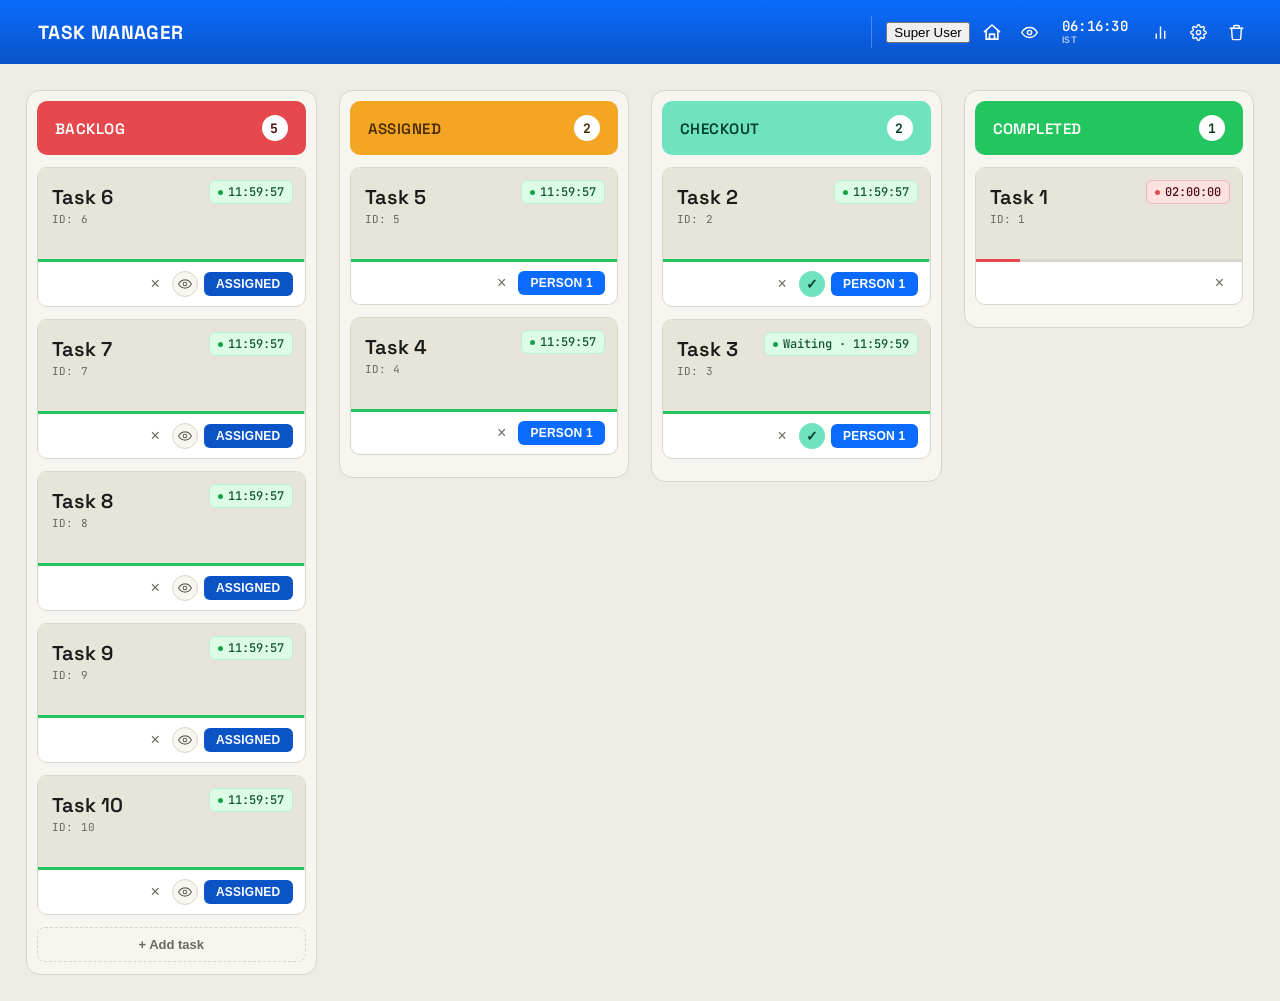
==== commit 65769f7b: "Add role toggle buttons for user roles" ====
--- a/index.html
+++ b/index.html
@@ -13,6 +13,13 @@
 <div class="topbar">
     <div class="brand" id="brandLogo" title="Go to board"><span class=""></span>TASK MANAGER</div>
     <div class="icon-bar">
+      <div class="role-toggle" id="roleToggle">
+        <button class="role-locked-btn" id="roleLockedBtn">Super User</button>
+        <div class="role-options hidden" id="roleOptions">
+          <button class="role-btn" id="roleSuperBtn" data-role="super">Super User</button>
+          <button class="role-btn" id="roleUserBtn" data-role="user">User</button>
+        </div>
+      </div>
       <button class="icon-btn" id="homeBtn" title="Home">
          <svg viewBox="0 0 24 24" fill="none" stroke="currentColor" stroke-width="2" stroke-linecap="round" stroke-linejoin="round" style="width:21px; height:21px;">
     <path d="M3 11l9-8 9 8"/>
--- a/style.css
+++ b/style.css
@@ -537,15 +537,6 @@
     width:9px; height:9px; background:var(--red);
   }
   .status-dots .sicon{ color:var(--red); font-size:11px; font-weight:900; line-height:1; }
-  .status-timer-pill{
-    background:var(--green);
-    color:#063D30;
-    font-family:'JetBrains Mono',monospace;
-    font-size:12px;
-    font-weight:700;
-    padding:3px 10px;
-    border-radius:10px;
-  }
 
   .detail-body{
     flex:1;
@@ -605,7 +596,18 @@
     gap:5px;
     padding:6px 8px;
   }
-  .subtask-icon{ color:var(--red); font-weight:900; font-size:11px; line-height:1; }
+  .subtask-icon{
+    border:none;
+    background:transparent;
+    padding:2px;
+    color:var(--red);
+    font-weight:900;
+    font-size:11px;
+    line-height:1;
+    cursor:pointer;
+  }
+  .subtask-icon:hover:not(:disabled){ color:var(--blue); }
+  .subtask-icon:disabled{ opacity:0.35; cursor:not-allowed; }
   .subtask-timer-pill{
     flex:1;
     background:var(--green);
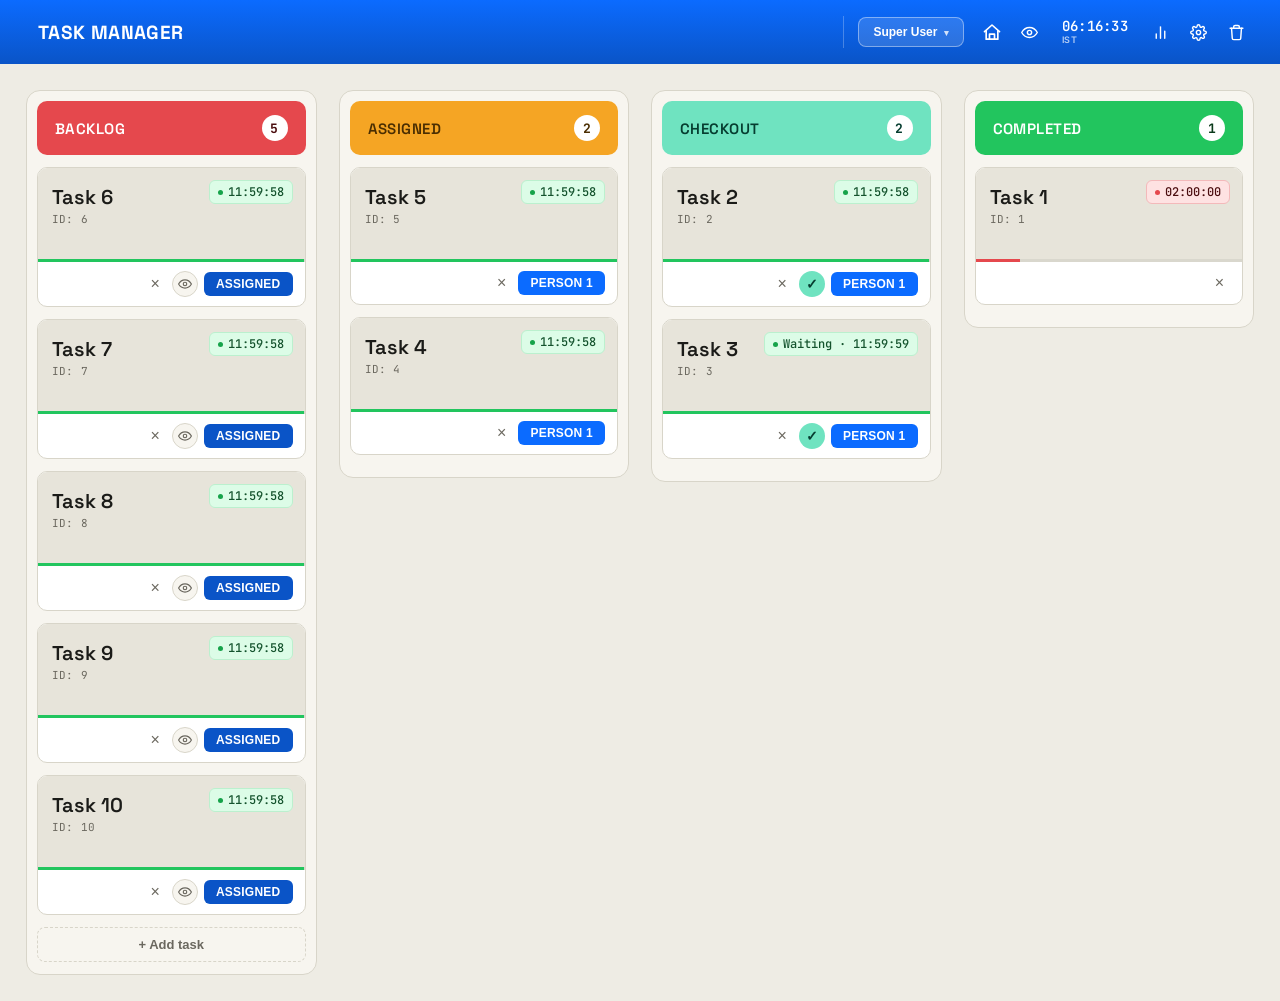
==== commit 88145da6: "Add permission notice modal to index.html Added a modal for permission notices to inform users about" ====
--- a/index.html
+++ b/index.html
@@ -198,6 +198,16 @@
   </div>
 </div>
 
+<div class="modal-overlay hidden" id="permissionNoticeModal">
+  <div class="modal-box">
+    <p class="modal-title">Permission required</p>
+    <p class="modal-body" id="permissionNoticeBody">Only Super User can do this.</p>
+    <div class="modal-actions">
+      <button class="modal-confirm" id="permissionNoticeOk" style="background:var(--blue);">OK</button>
+    </div>
+  </div>
+</div>
+
 <script src="script.js"></script>
 </body>
 </html>
--- a/style.css
+++ b/style.css
@@ -85,6 +85,54 @@
   }
   .icon-btn:hover{ background:rgba(255,255,255,0.16); }
   .icon-btn svg{ width:17px; height:17px; }
+
+  .role-toggle{
+    position:relative;
+    margin-right:6px;
+  }
+  .role-locked-btn{
+    border:1px solid rgba(255,255,255,0.4);
+    background:rgba(255,255,255,0.14);
+    color:#fff;
+    font-size:12px;
+    font-weight:600;
+    padding:7px 14px;
+    border-radius:8px;
+    cursor:pointer;
+    white-space:nowrap;
+  }
+  .role-locked-btn:hover{ background:rgba(255,255,255,0.22); }
+  .role-caret{ font-size:9px; margin-left:3px; opacity:0.8; }
+  .role-options{
+    position:absolute;
+    top:calc(100% + 6px);
+    right:0;
+    background:#fff;
+    border:1px solid var(--line);
+    border-radius:9px;
+    box-shadow:0 8px 20px rgba(0,0,0,0.18);
+    padding:4px;
+    display:flex;
+    flex-direction:column;
+    gap:2px;
+    z-index:50;
+    min-width:130px;
+  }
+  .role-options.hidden{ display:none; }
+  .role-btn{
+    border:none;
+    background:transparent;
+    color:var(--ink);
+    font-size:12px;
+    font-weight:600;
+    padding:8px 12px;
+    border-radius:7px;
+    cursor:pointer;
+    text-align:left;
+    white-space:nowrap;
+  }
+  .role-btn:hover{ background:var(--panel); }
+  .role-btn.active{ background:var(--blue); color:#fff; }
 
   .ist-clock{
     display:flex;
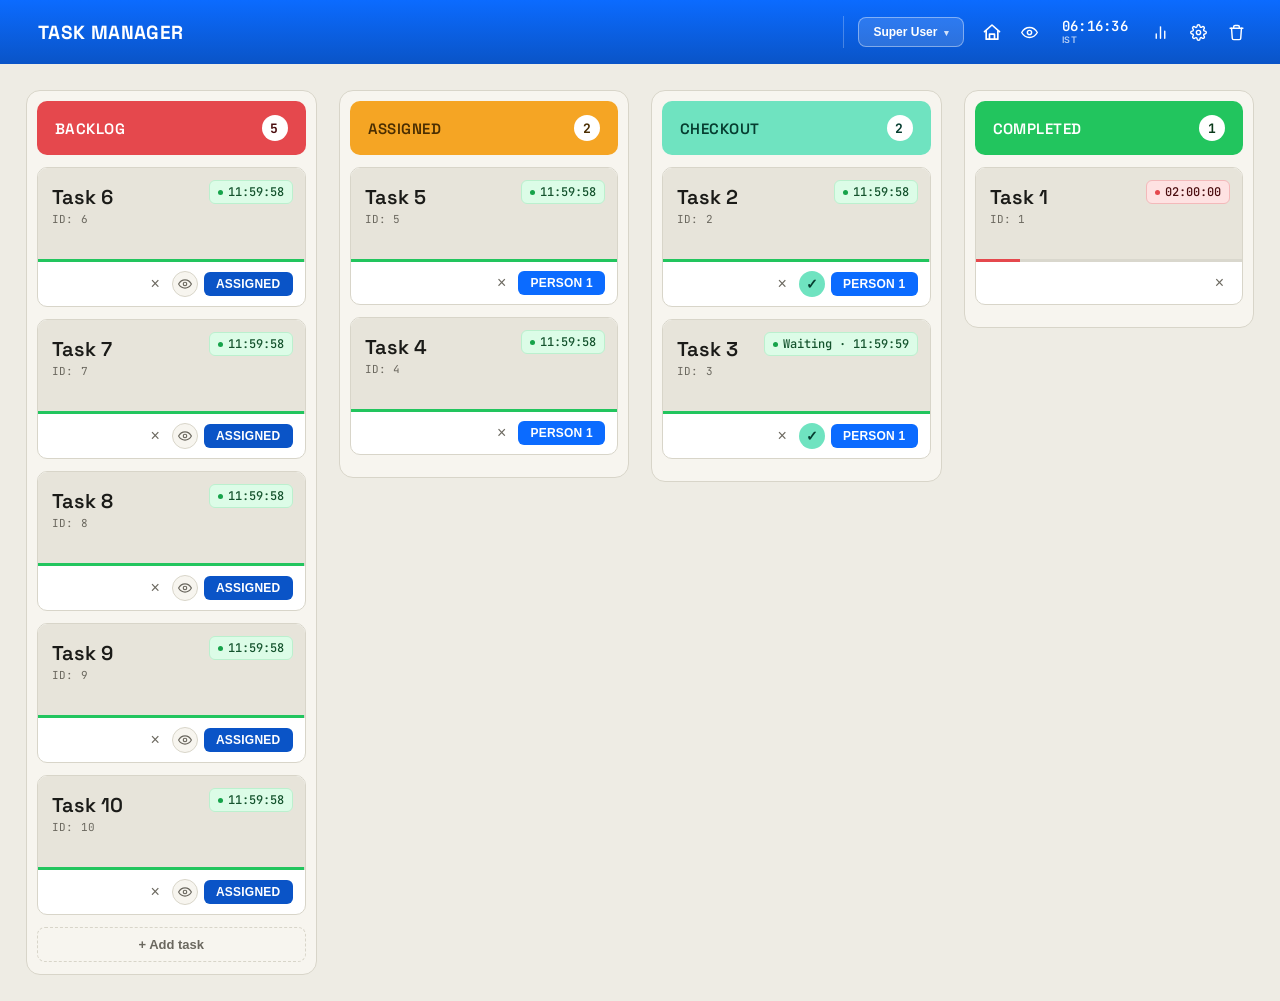
==== commit 733fb71f: "Add report modal for shift management" ====
--- a/index.html
+++ b/index.html
@@ -198,6 +198,33 @@
   </div>
 </div>
 
+<div class="modal-overlay hidden" id="reportModal">
+  <div class="modal-box modal-box-lg">
+    <p class="modal-title">Board report</p>
+    <div class="modal-scroll-body">
+      <div id="reportSummary"></div>
+
+      <p class="report-section-title">Shifts</p>
+      <div class="shift-add-row">
+        <div class="shift-field">
+          <label for="shiftFromInput">From</label>
+          <input type="time" id="shiftFromInput" />
+        </div>
+        <div class="shift-field">
+          <label for="shiftToInput">To</label>
+          <input type="time" id="shiftToInput" />
+        </div>
+        <button class="add-shift-btn" id="addShiftBtn">+ Add Shift</button>
+      </div>
+      <p class="shift-error" id="shiftError"></p>
+      <div class="shift-list" id="shiftList"></div>
+    </div>
+    <div class="modal-actions">
+      <button class="modal-cancel" id="reportModalClose">Close</button>
+    </div>
+  </div>
+</div>
+
 <div class="modal-overlay hidden" id="permissionNoticeModal">
   <div class="modal-box">
     <p class="modal-title">Permission required</p>
